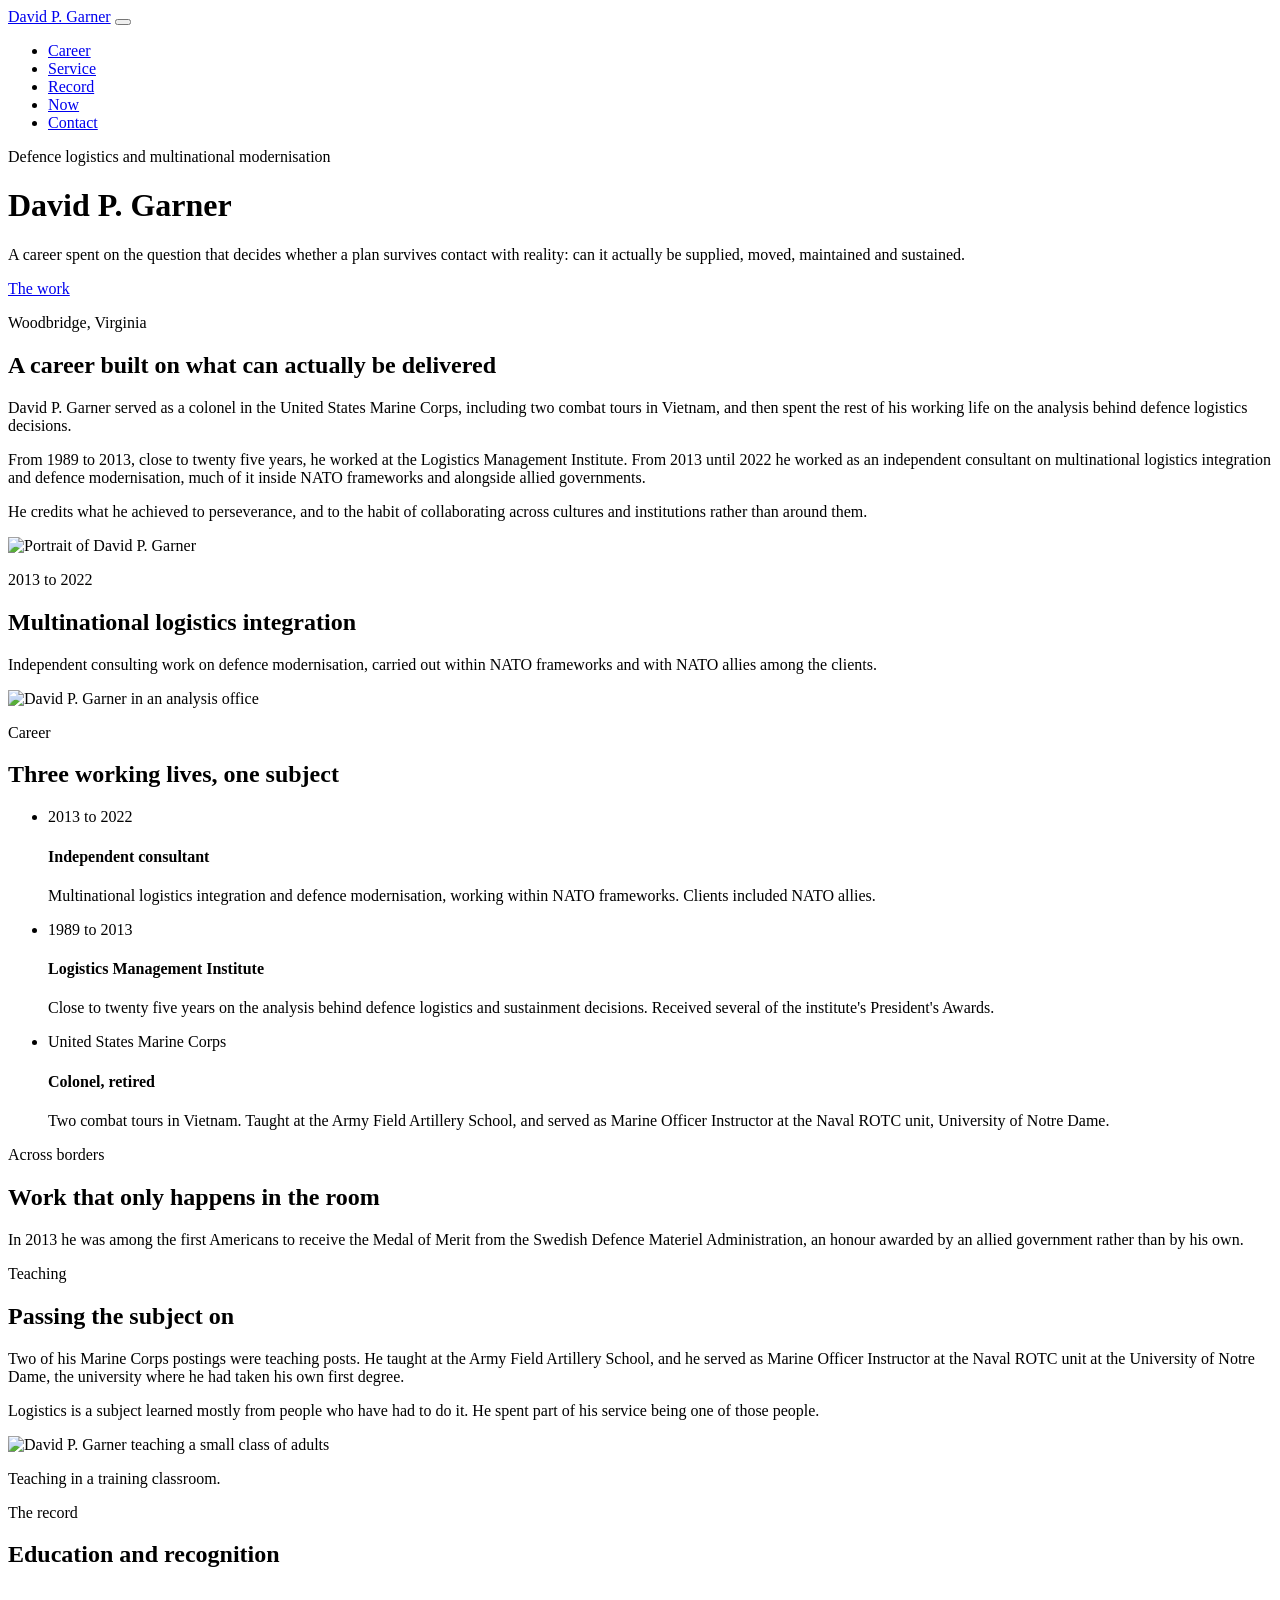
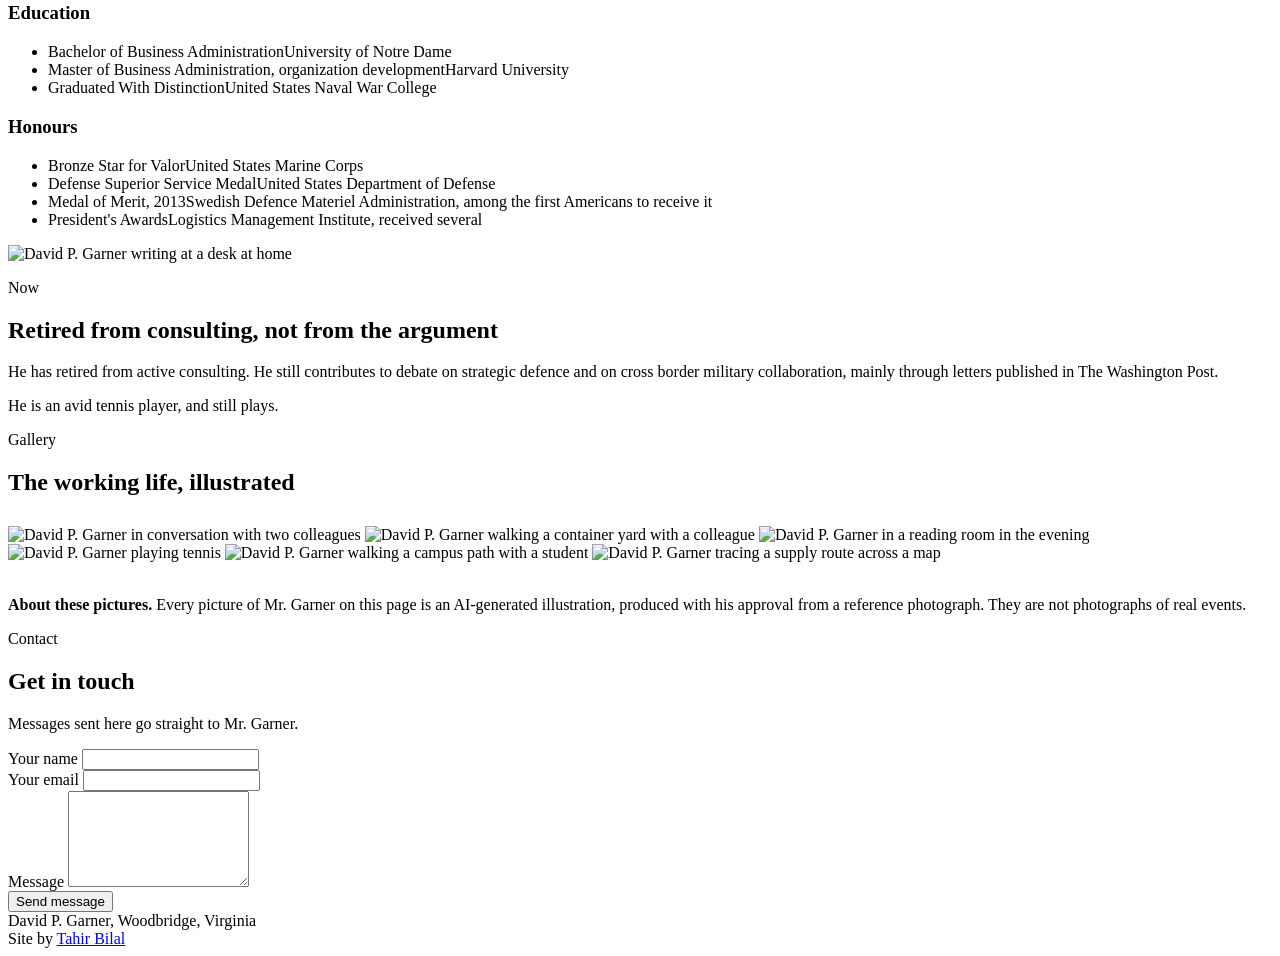
==== index.html @ 28755286 "Add files via upload" ====
<!DOCTYPE html>
<html lang="en">
<head>
<meta charset="utf-8">
<meta name="viewport" content="width=device-width, initial-scale=1, shrink-to-fit=no">
<title>David P. Garner | Defence Logistics and Multinational Modernisation</title>
<meta name="description" content="David P. Garner, retired United States Marine Corps colonel, spent his civilian career in defence logistics analysis at the Logistics Management Institute and then as an independent consultant on multinational logistics integration with NATO partners.">
<!-- STAGING ONLY. Remove this robots line and delete robots.txt when the site moves to his own domain. -->
<meta name="robots" content="noindex, nofollow">
<link rel="icon" href="img/favicon.ico" sizes="any">
<link rel="icon" href="img/icon-512.png" type="image/png">
<link rel="stylesheet" href="vendor/css/bundle.min.css">
<link rel="stylesheet" href="css/site.css">
</head>
<body>

<nav class="dg-nav" id="dgNav">
  <div class="dg-wrap">
    <a class="dg-mark" href="#top">David P. Garner</a>
    <button class="dg-burger" id="dgBurger" aria-label="Menu" aria-expanded="false" aria-controls="dgLinks"><span></span><span></span><span></span></button>
    <ul class="dg-links" id="dgLinks">
      <li><a href="#career">Career</a></li>
      <li><a href="#service">Service</a></li>
      <li><a href="#record">Record</a></li>
      <li><a href="#now">Now</a></li>
      <li><a href="#contact">Contact</a></li>
    </ul>
  </div>
</nav>

<header class="dg-hero" id="top">
  <div class="dg-hero-img" role="img" aria-label="David P. Garner standing in an office atrium"></div>
  <div class="dg-hero-scrim"></div>
  <div class="dg-wrap">
    <div class="dg-hero-copy wow fadeInUp" data-wow-duration="1s">
      <p class="dg-role">Defence logistics and multinational modernisation</p>
      <h1>David P. Garner</h1>
      <p>A career spent on the question that decides whether a plan survives contact with reality: can it actually be supplied, moved, maintained and sustained.</p>
      <a class="dg-btn" href="#career">The work</a>
    </div>
  </div>
</header>

<section class="dg-sec" id="about">
  <div class="dg-wrap">
    <div class="dg-split">
      <div class="wow fadeInLeft">
        <p class="dg-eyebrow">Woodbridge, Virginia</p>
        <h2>A career built on what can actually be delivered</h2>
        <p class="dg-lead">David P. Garner served as a colonel in the United States Marine Corps, including two combat tours in Vietnam, and then spent the rest of his working life on the analysis behind defence logistics decisions.</p>
        <p class="dg-muted">From 1989 to 2013, close to twenty five years, he worked at the Logistics Management Institute. From 2013 until 2022 he worked as an independent consultant on multinational logistics integration and defence modernisation, much of it inside NATO frameworks and alongside allied governments.</p>
        <p class="dg-muted">He credits what he achieved to perseverance, and to the habit of collaborating across cultures and institutions rather than around them.</p>
      </div>
      <div class="dg-figure wow fadeInRight">
        <img src="img/portrait.jpg" alt="Portrait of David P. Garner" width="900" height="1125">
      </div>
    </div>
  </div>
</section>

<section class="dg-band">
  <div class="dg-band-img" style="background-image:url(img/map.jpg)" role="img" aria-label="David P. Garner studying a route map spread across a working table"></div>
  <div class="dg-band-scrim"></div>
  <div class="dg-wrap">
    <p class="dg-eyebrow on-dark">2013 to 2022</p>
    <h2>Multinational logistics integration</h2>
    <p>Independent consulting work on defence modernisation, carried out within NATO frameworks and with NATO allies among the clients.</p>
  </div>
</section>

<section class="dg-sec dg-sec-paper" id="career">
  <div class="dg-wrap">
    <div class="dg-split dg-tight">
      <div class="dg-figure">
        <img src="img/office.jpg" alt="David P. Garner in an analysis office" width="900" height="1125">
      </div>
      <div>
        <p class="dg-eyebrow">Career</p>
        <h2>Three working lives, one subject</h2>
        <ul class="dg-record">
          <li>
            <p class="dg-when">2013 to 2022</p>
            <h4>Independent consultant</h4>
            <p>Multinational logistics integration and defence modernisation, working within NATO frameworks. Clients included NATO allies.</p>
          </li>
          <li>
            <p class="dg-when">1989 to 2013</p>
            <h4>Logistics Management Institute</h4>
            <p>Close to twenty five years on the analysis behind defence logistics and sustainment decisions. Received several of the institute's President's Awards.</p>
          </li>
          <li>
            <p class="dg-when">United States Marine Corps</p>
            <h4>Colonel, retired</h4>
            <p>Two combat tours in Vietnam. Taught at the Army Field Artillery School, and served as Marine Officer Instructor at the Naval ROTC unit, University of Notre Dame.</p>
          </li>
        </ul>
      </div>
    </div>
  </div>
</section>

<section class="dg-band">
  <div class="dg-band-img" style="background-image:url(img/winter.jpg)" role="img" aria-label="David P. Garner at a working session with counterparts in a northern European room in winter"></div>
  <div class="dg-band-scrim"></div>
  <div class="dg-wrap">
    <p class="dg-eyebrow on-dark">Across borders</p>
    <h2>Work that only happens in the room</h2>
    <p>In 2013 he was among the first Americans to receive the Medal of Merit from the Swedish Defence Materiel Administration, an honour awarded by an allied government rather than by his own.</p>
  </div>
</section>

<section class="dg-sec" id="service">
  <div class="dg-wrap">
    <div class="dg-split">
      <div>
        <p class="dg-eyebrow">Teaching</p>
        <h2>Passing the subject on</h2>
        <p class="dg-muted">Two of his Marine Corps postings were teaching posts. He taught at the Army Field Artillery School, and he served as Marine Officer Instructor at the Naval ROTC unit at the University of Notre Dame, the university where he had taken his own first degree.</p>
        <p class="dg-muted">Logistics is a subject learned mostly from people who have had to do it. He spent part of his service being one of those people.</p>
      </div>
      <div class="dg-figure">
        <img src="img/class.jpg" alt="David P. Garner teaching a small class of adults" width="1400" height="1050">
        <p class="dg-cap">Teaching in a training classroom.</p>
      </div>
    </div>
  </div>
</section>

<section class="dg-sec dg-sec-paper" id="record">
  <div class="dg-wrap">
    <p class="dg-eyebrow">The record</p>
    <h2>Education and recognition</h2>
    <div class="dg-cols" style="margin-top:34px">
      <div>
        <h3>Education</h3>
        <ul class="dg-plain">
          <li>Bachelor of Business Administration<span>University of Notre Dame</span></li>
          <li>Master of Business Administration, organization development<span>Harvard University</span></li>
          <li>Graduated With Distinction<span>United States Naval War College</span></li>
        </ul>
      </div>
      <div>
        <h3>Honours</h3>
        <ul class="dg-plain">
          <li>Bronze Star for Valor<span>United States Marine Corps</span></li>
          <li>Defense Superior Service Medal<span>United States Department of Defense</span></li>
          <li>Medal of Merit, 2013<span>Swedish Defence Materiel Administration, among the first Americans to receive it</span></li>
          <li>President's Awards<span>Logistics Management Institute, received several</span></li>
        </ul>
      </div>
    </div>
  </div>
</section>

<section class="dg-sec" id="now">
  <div class="dg-wrap">
    <div class="dg-split">
      <div class="dg-figure">
        <img src="img/writing.jpg" alt="David P. Garner writing at a desk at home" width="1400" height="1050">
      </div>
      <div>
        <p class="dg-eyebrow">Now</p>
        <h2>Retired from consulting, not from the argument</h2>
        <p class="dg-muted">He has retired from active consulting. He still contributes to debate on strategic defence and on cross border military collaboration, mainly through letters published in The Washington Post.</p>
        <p class="dg-muted">He is an avid tennis player, and still plays.</p>
      </div>
    </div>
  </div>
</section>

<section class="dg-sec dg-sec-paper" id="gallery">
  <div class="dg-wrap">
    <p class="dg-eyebrow">Gallery</p>
    <h2>The working life, illustrated</h2>
    <div class="dg-grid" style="margin-top:30px">
      <img src="img/meeting.jpg" alt="David P. Garner in conversation with two colleagues" width="1200" height="1000">
      <img src="img/port.jpg" alt="David P. Garner walking a container yard with a colleague" width="1400" height="1050">
      <img src="img/library-wide.jpg" alt="David P. Garner in a reading room in the evening" width="1400" height="1050">
      <img src="img/tennis.jpg" alt="David P. Garner playing tennis" width="1400" height="1050">
      <img src="img/campus.jpg" alt="David P. Garner walking a campus path with a student" width="1400" height="1050">
      <img src="img/map.jpg" alt="David P. Garner tracing a supply route across a map" width="1400" height="1050">
    </div>
    <div class="dg-disclosure" style="margin-top:34px">
      <strong>About these pictures.</strong> Every picture of Mr. Garner on this page is an AI-generated illustration, produced with his approval from a reference photograph. They are not photographs of real events.
    </div>
  </div>
</section>

<section class="dg-sec" id="contact">
  <div class="dg-narrow">
    <p class="dg-eyebrow">Contact</p>
    <h2>Get in touch</h2>
    <p class="dg-muted">Messages sent here go straight to Mr. Garner.</p>
    <form class="dg-form" action="https://formsubmit.co/dgarner3@verizon.net" method="POST">
      <input type="hidden" name="_subject" value="Message from your website">
      <input type="hidden" name="_captcha" value="false">
      <input type="hidden" name="_template" value="table">
      <input type="text" name="_honey" style="display:none" tabindex="-1" autocomplete="off">
      <input type="hidden" name="_next" value="https://ranatahirbilal.github.io/david-garner/thanks.html">
      <div class="dg-row2">
        <div>
          <label for="dgName">Your name</label>
          <input id="dgName" name="name" type="text" required autocomplete="name">
        </div>
        <div>
          <label for="dgEmail">Your email</label>
          <input id="dgEmail" name="email" type="email" required autocomplete="email">
        </div>
      </div>
      <div>
        <label for="dgMsg">Message</label>
        <textarea id="dgMsg" name="message" rows="6" required></textarea>
      </div>
      <button type="submit">Send message</button>
    </form>
  </div>
</section>

<footer class="dg-foot">
  <div class="dg-wrap">
    <p style="margin:0">David P. Garner, Woodbridge, Virginia</p>
    <p style="margin:0">Site by <a href="https://ranatahirbilal.com" rel="noopener" target="_blank">Tahir Bilal</a></p>
  </div>
</footer>

<script src="vendor/js/wow.min.js"></script>
<script src="js/site.js"></script>
</body>
</html>
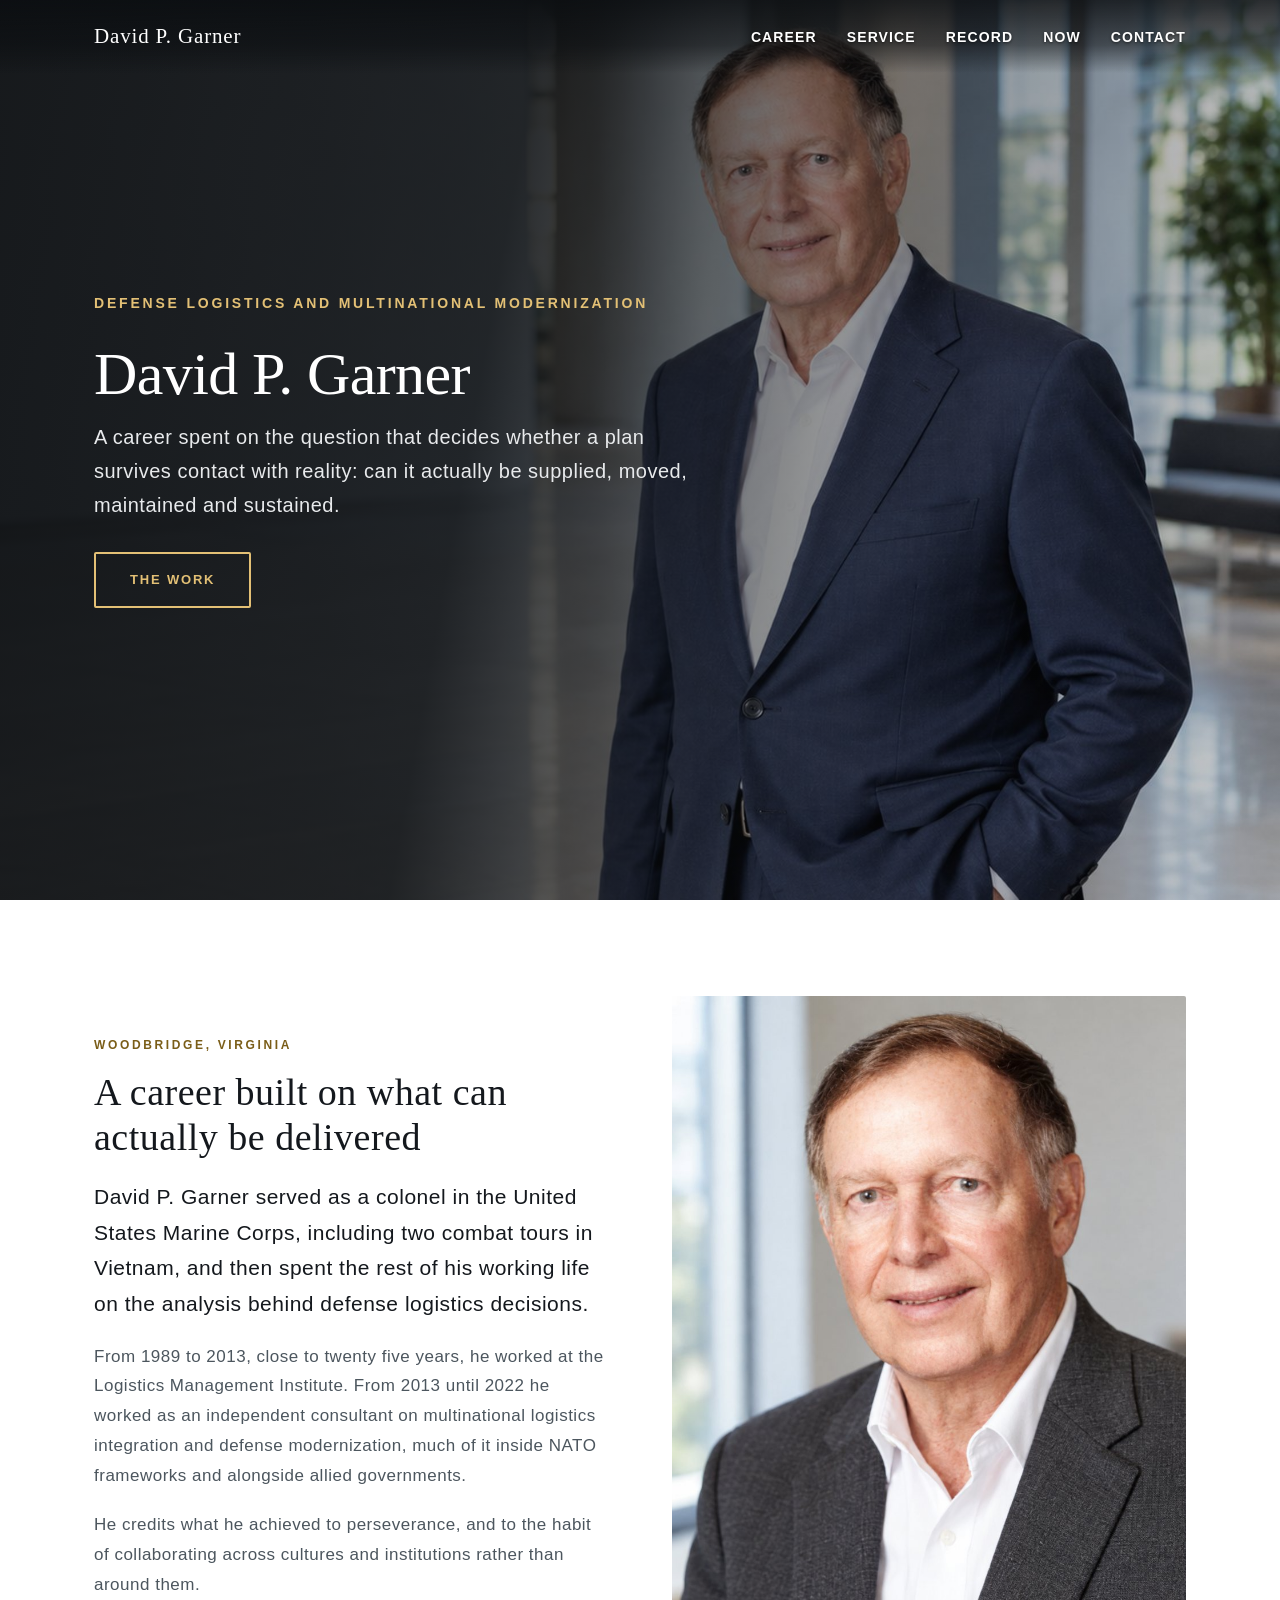
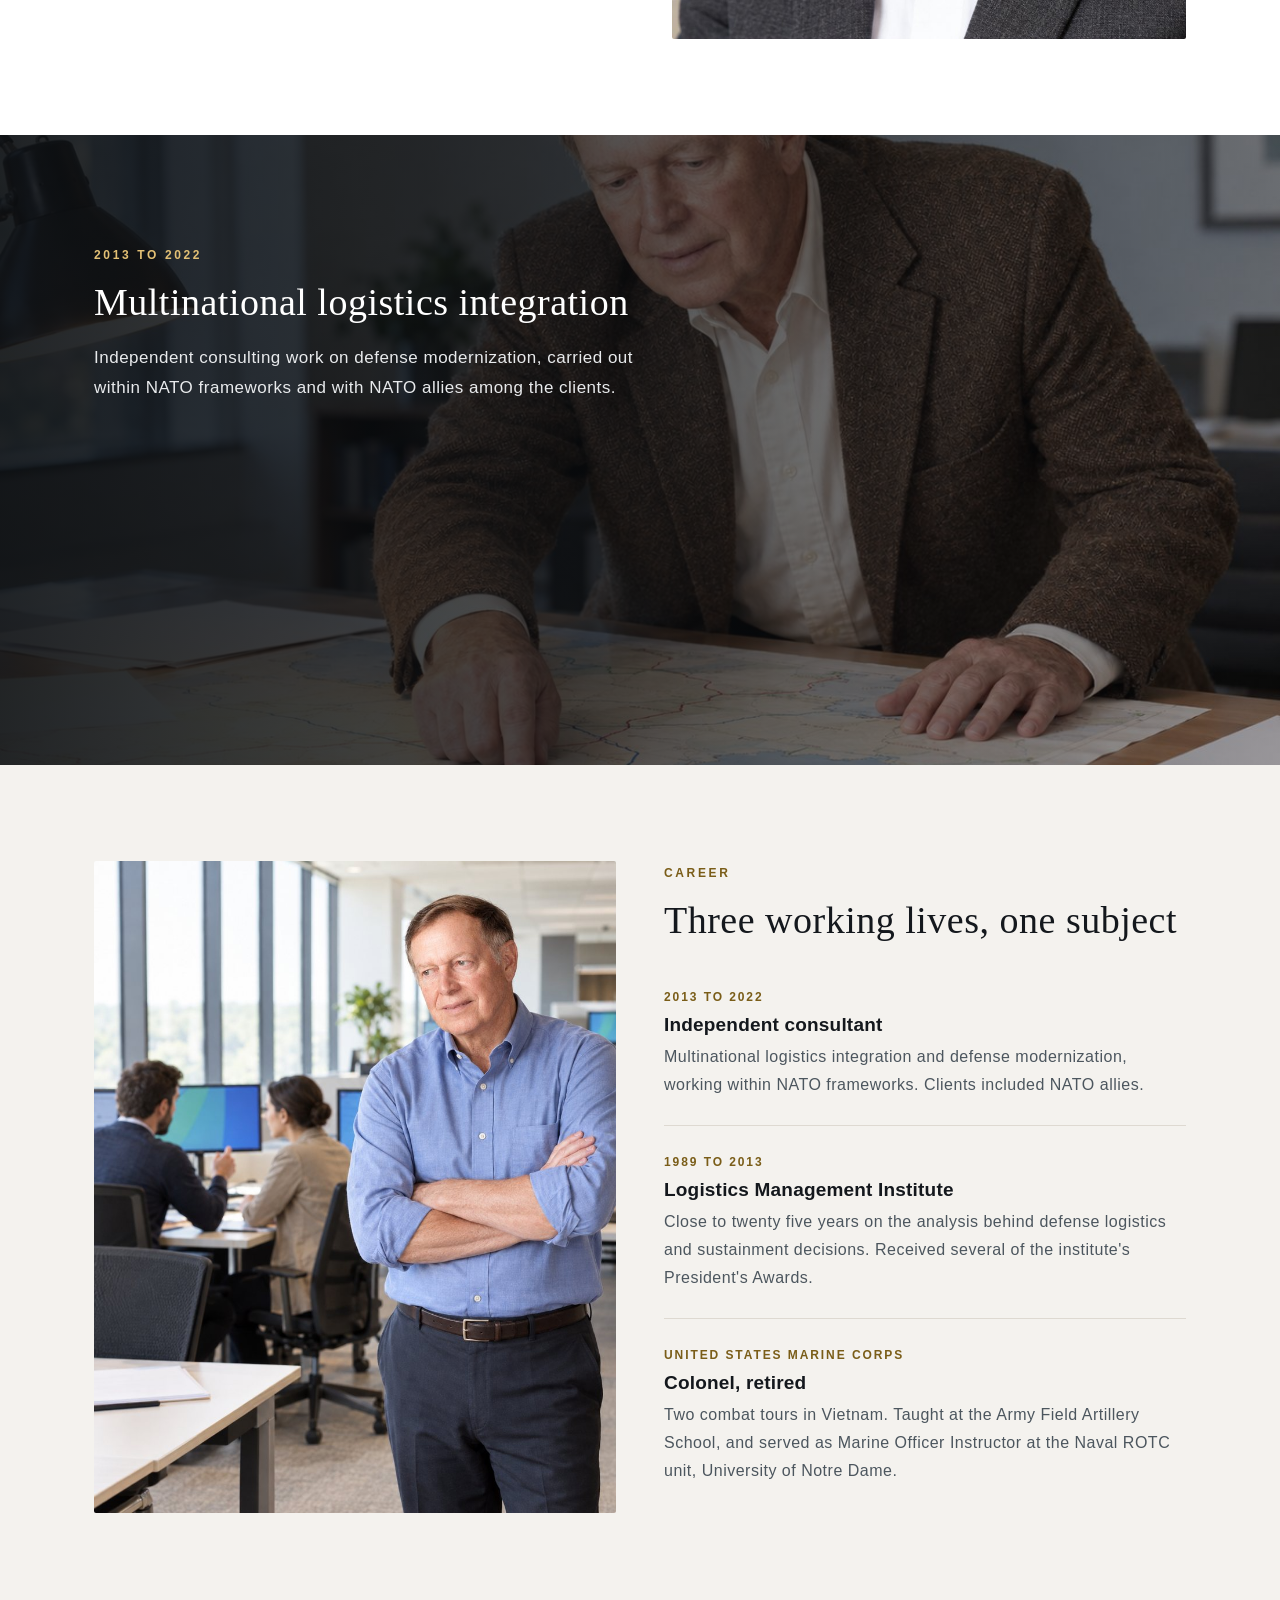
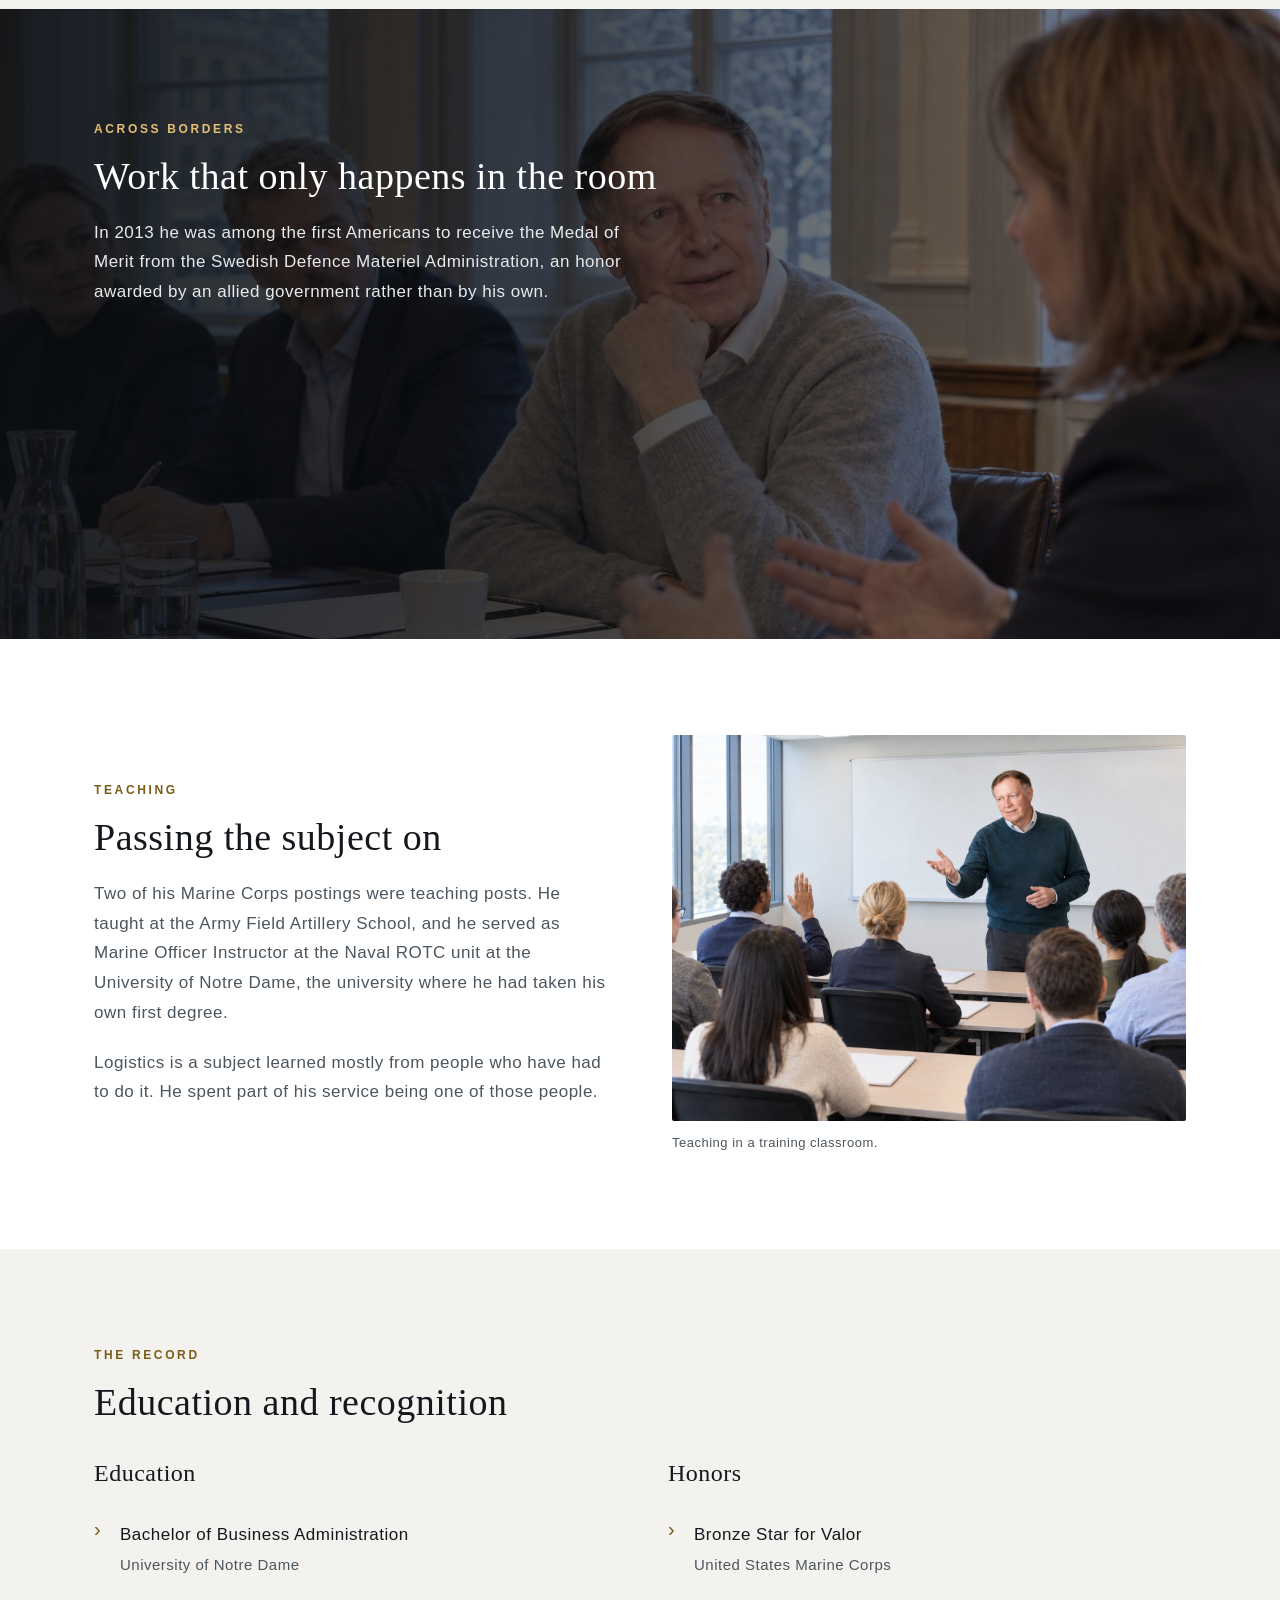
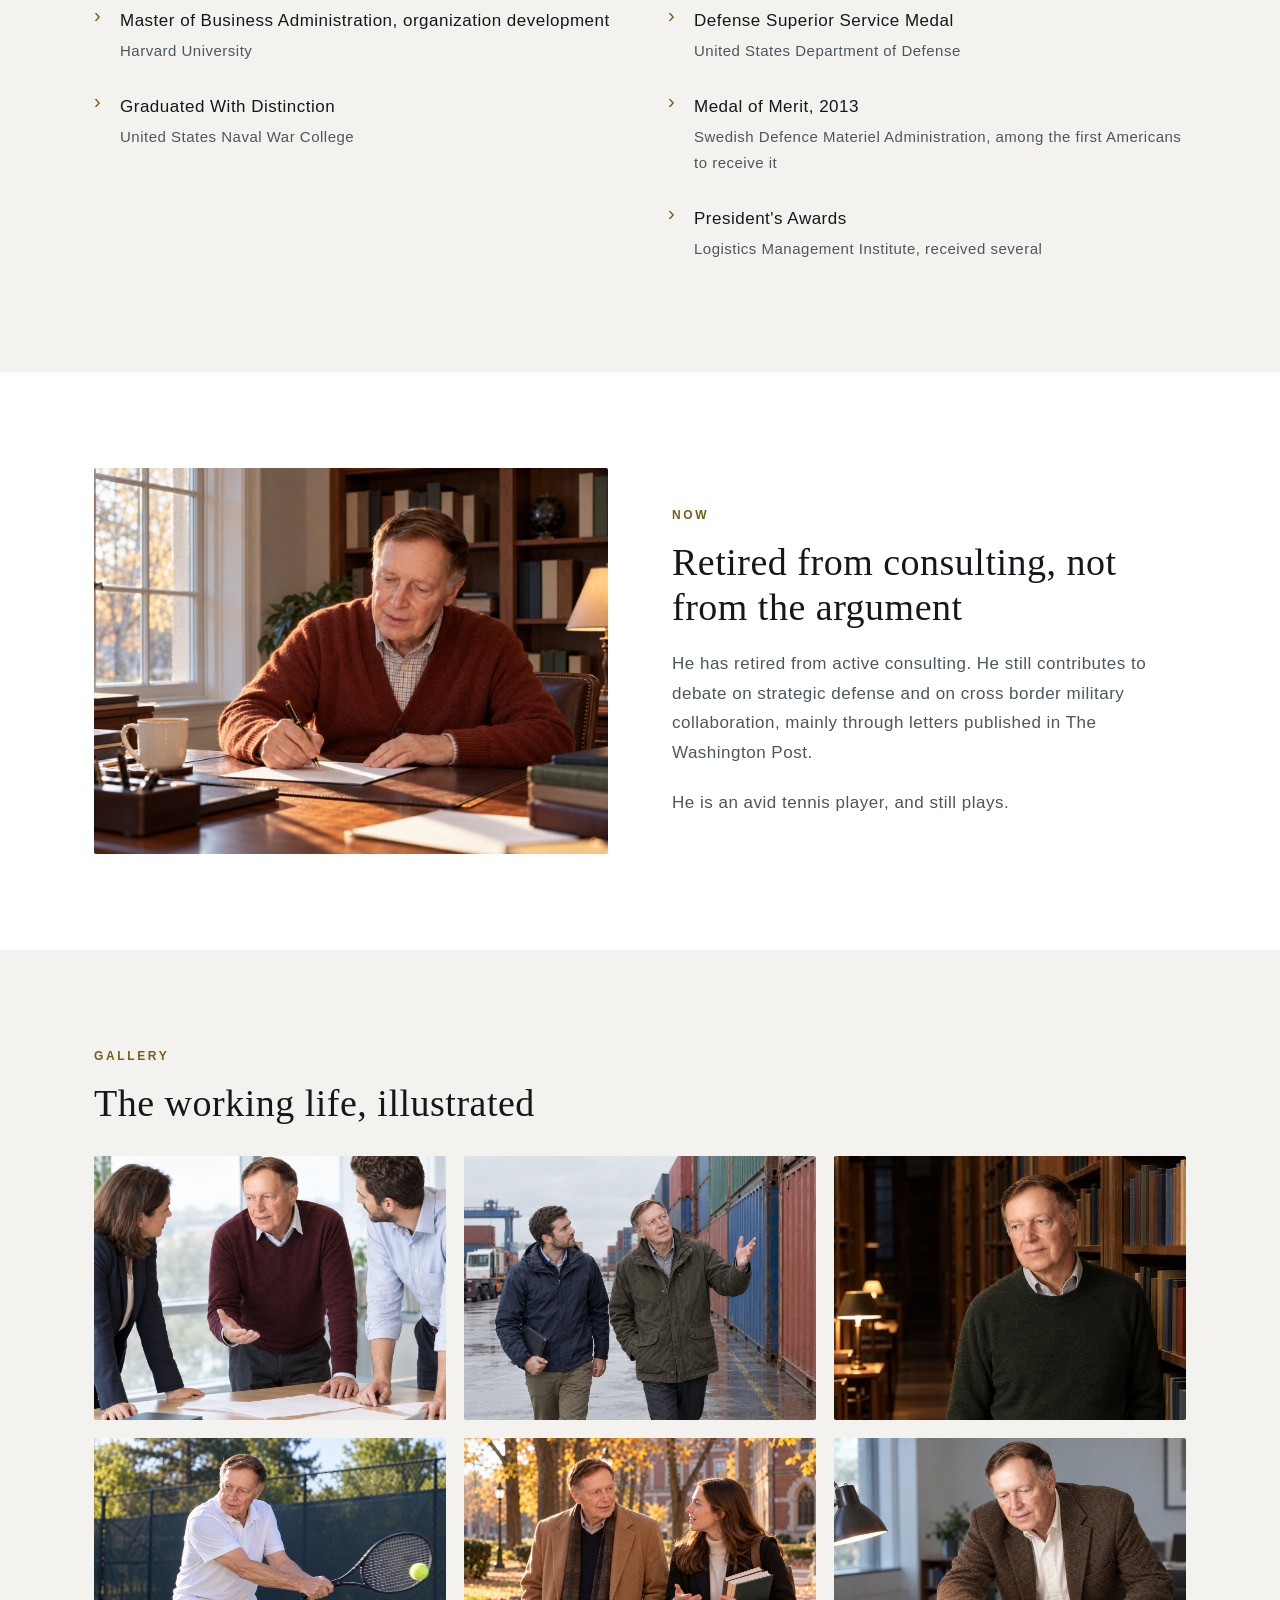
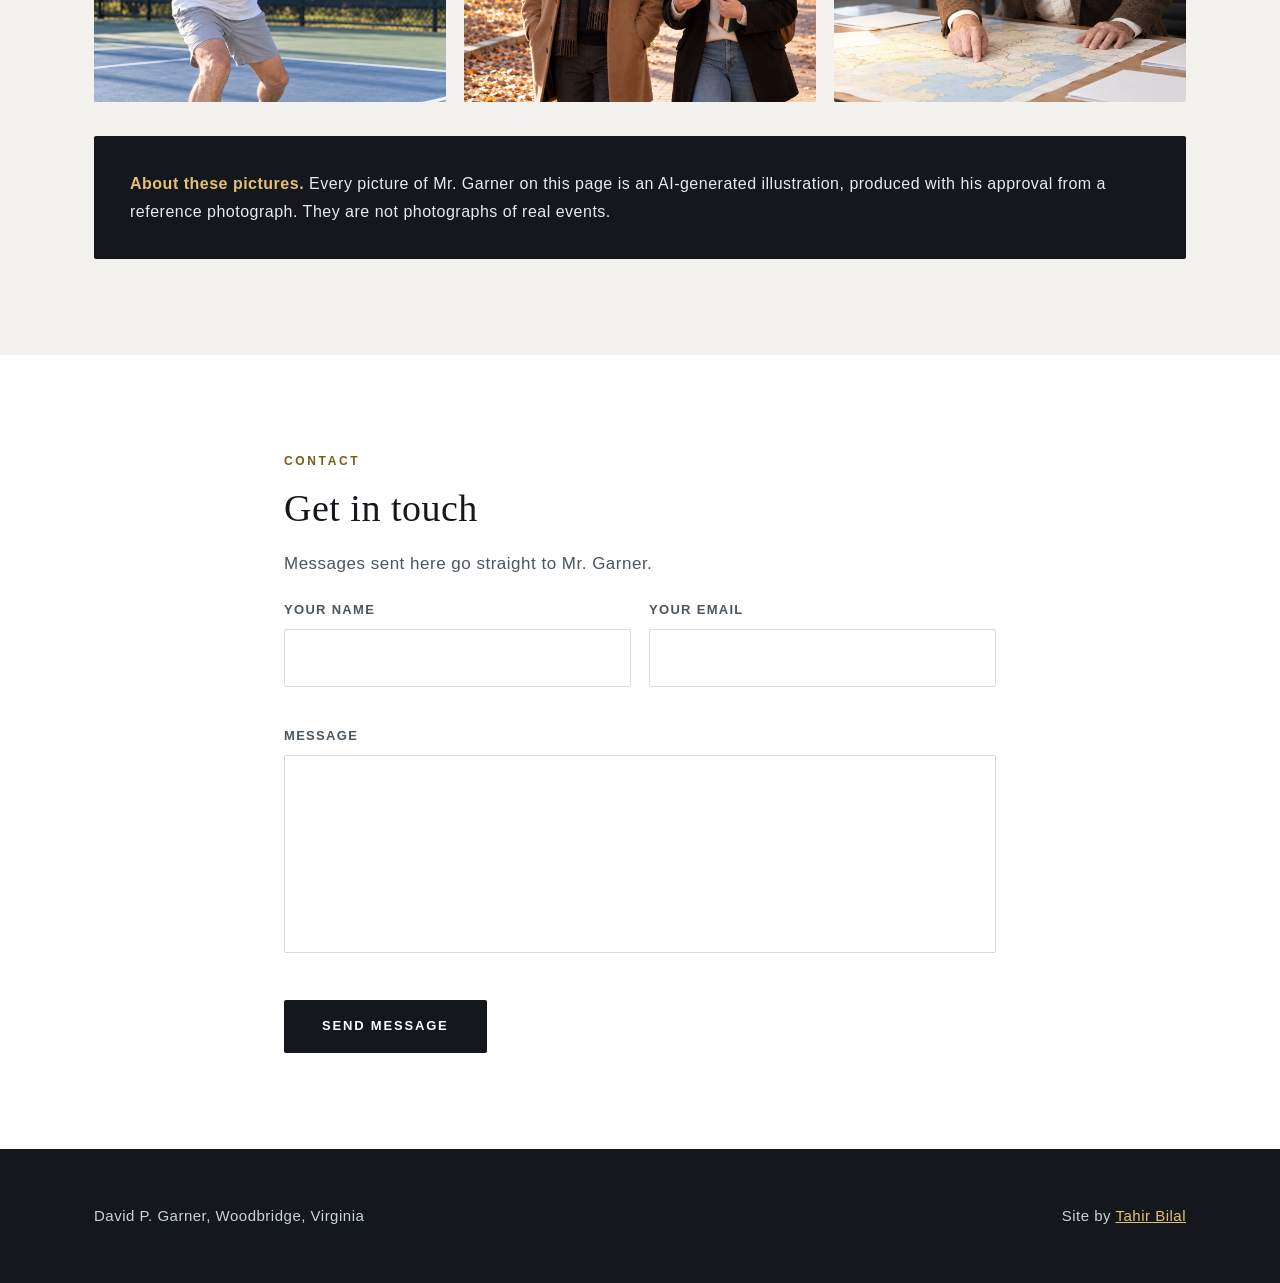
==== commit ad85be6c: "Add files via upload" ====
--- a/index.html
+++ b/index.html
@@ -3,8 +3,8 @@
 <head>
 <meta charset="utf-8">
 <meta name="viewport" content="width=device-width, initial-scale=1, shrink-to-fit=no">
-<title>David P. Garner | Defence Logistics and Multinational Modernisation</title>
-<meta name="description" content="David P. Garner, retired United States Marine Corps colonel, spent his civilian career in defence logistics analysis at the Logistics Management Institute and then as an independent consultant on multinational logistics integration with NATO partners.">
+<title>David P. Garner | Defense Logistics and Multinational Modernization</title>
+<meta name="description" content="David P. Garner, retired United States Marine Corps colonel, spent his civilian career in defense logistics analysis at the Logistics Management Institute and then as an independent consultant on multinational logistics integration with NATO partners.">
 <!-- STAGING ONLY. Remove this robots line and delete robots.txt when the site moves to his own domain. -->
 <meta name="robots" content="noindex, nofollow">
 <link rel="icon" href="img/favicon.ico" sizes="any">
@@ -33,7 +33,7 @@
   <div class="dg-hero-scrim"></div>
   <div class="dg-wrap">
     <div class="dg-hero-copy wow fadeInUp" data-wow-duration="1s">
-      <p class="dg-role">Defence logistics and multinational modernisation</p>
+      <p class="dg-role">Defense logistics and multinational modernization</p>
       <h1>David P. Garner</h1>
       <p>A career spent on the question that decides whether a plan survives contact with reality: can it actually be supplied, moved, maintained and sustained.</p>
       <a class="dg-btn" href="#career">The work</a>
@@ -47,8 +47,8 @@
       <div class="wow fadeInLeft">
         <p class="dg-eyebrow">Woodbridge, Virginia</p>
         <h2>A career built on what can actually be delivered</h2>
-        <p class="dg-lead">David P. Garner served as a colonel in the United States Marine Corps, including two combat tours in Vietnam, and then spent the rest of his working life on the analysis behind defence logistics decisions.</p>
-        <p class="dg-muted">From 1989 to 2013, close to twenty five years, he worked at the Logistics Management Institute. From 2013 until 2022 he worked as an independent consultant on multinational logistics integration and defence modernisation, much of it inside NATO frameworks and alongside allied governments.</p>
+        <p class="dg-lead">David P. Garner served as a colonel in the United States Marine Corps, including two combat tours in Vietnam, and then spent the rest of his working life on the analysis behind defense logistics decisions.</p>
+        <p class="dg-muted">From 1989 to 2013, close to twenty five years, he worked at the Logistics Management Institute. From 2013 until 2022 he worked as an independent consultant on multinational logistics integration and defense modernization, much of it inside NATO frameworks and alongside allied governments.</p>
         <p class="dg-muted">He credits what he achieved to perseverance, and to the habit of collaborating across cultures and institutions rather than around them.</p>
       </div>
       <div class="dg-figure wow fadeInRight">
@@ -64,7 +64,7 @@
   <div class="dg-wrap">
     <p class="dg-eyebrow on-dark">2013 to 2022</p>
     <h2>Multinational logistics integration</h2>
-    <p>Independent consulting work on defence modernisation, carried out within NATO frameworks and with NATO allies among the clients.</p>
+    <p>Independent consulting work on defense modernization, carried out within NATO frameworks and with NATO allies among the clients.</p>
   </div>
 </section>
 
@@ -81,12 +81,12 @@
           <li>
             <p class="dg-when">2013 to 2022</p>
             <h4>Independent consultant</h4>
-            <p>Multinational logistics integration and defence modernisation, working within NATO frameworks. Clients included NATO allies.</p>
+            <p>Multinational logistics integration and defense modernization, working within NATO frameworks. Clients included NATO allies.</p>
           </li>
           <li>
             <p class="dg-when">1989 to 2013</p>
             <h4>Logistics Management Institute</h4>
-            <p>Close to twenty five years on the analysis behind defence logistics and sustainment decisions. Received several of the institute's President's Awards.</p>
+            <p>Close to twenty five years on the analysis behind defense logistics and sustainment decisions. Received several of the institute's President's Awards.</p>
           </li>
           <li>
             <p class="dg-when">United States Marine Corps</p>
@@ -105,7 +105,7 @@
   <div class="dg-wrap">
     <p class="dg-eyebrow on-dark">Across borders</p>
     <h2>Work that only happens in the room</h2>
-    <p>In 2013 he was among the first Americans to receive the Medal of Merit from the Swedish Defence Materiel Administration, an honour awarded by an allied government rather than by his own.</p>
+    <p>In 2013 he was among the first Americans to receive the Medal of Merit from the Swedish Defence Materiel Administration, an honor awarded by an allied government rather than by his own.</p>
   </div>
 </section>
 
@@ -140,7 +140,7 @@
         </ul>
       </div>
       <div>
-        <h3>Honours</h3>
+        <h3>Honors</h3>
         <ul class="dg-plain">
           <li>Bronze Star for Valor<span>United States Marine Corps</span></li>
           <li>Defense Superior Service Medal<span>United States Department of Defense</span></li>
@@ -161,7 +161,7 @@
       <div>
         <p class="dg-eyebrow">Now</p>
         <h2>Retired from consulting, not from the argument</h2>
-        <p class="dg-muted">He has retired from active consulting. He still contributes to debate on strategic defence and on cross border military collaboration, mainly through letters published in The Washington Post.</p>
+        <p class="dg-muted">He has retired from active consulting. He still contributes to debate on strategic defense and on cross border military collaboration, mainly through letters published in The Washington Post.</p>
         <p class="dg-muted">He is an avid tennis player, and still plays.</p>
       </div>
     </div>
--- a/css/site.css
+++ b/css/site.css
@@ -0,0 +1,188 @@
+/* David P. Garner. Site stylesheet. Loaded after the demo bundle so it wins the cascade.
+   Contrast ratios measured against the backgrounds they are actually used on. */
+
+:root{
+  --dg-ink:#14181D;        /* 17.82 on white, 15.94 on paper */
+  --dg-muted:#4C565E;      /*  7.50 on white,  6.71 on paper */
+  --dg-paper:#F4F2EE;
+  --dg-line:#DED9D1;
+  --dg-acc:#C9A24A;        /* rules and 24px+ figures only */
+  --dg-acc-ink:#7A5D18;    /* small text on light */
+  --dg-acc-lift:#E3C075;   /* 10.24 on ink, small text on dark */
+  --dg-serif:Georgia,"Times New Roman",serif;
+  --dg-sans:"Helvetica Neue",Helvetica,Arial,sans-serif;
+}
+
+html{scroll-behavior:smooth}
+body{
+  margin:0;background:#fff;color:var(--dg-ink);
+  font-family:var(--dg-sans);font-size:17px;line-height:1.75;
+  -webkit-font-smoothing:antialiased;overflow-x:hidden;
+}
+img{max-width:100%;height:auto;display:block}
+a{color:var(--dg-acc-ink)}
+a:hover{color:var(--dg-ink)}
+
+.dg-wrap{max-width:1140px;margin:0 auto;padding:0 24px}
+.dg-narrow{max-width:760px;margin:0 auto;padding:0 24px}
+.dg-sec{padding:96px 0}
+.dg-sec-paper{background:var(--dg-paper)}
+
+.dg-eyebrow{
+  font-size:12px;letter-spacing:.22em;text-transform:uppercase;
+  color:var(--dg-acc-ink);font-weight:700;margin:0 0 14px;
+}
+.dg-eyebrow.on-dark{color:var(--dg-acc-lift)}
+
+h1,h2,h3,h4{font-family:var(--dg-serif);font-weight:400;color:var(--dg-ink);margin:0 0 18px;line-height:1.2}
+h1{font-size:60px;letter-spacing:-.01em}
+h2{font-size:38px}
+h3{font-size:24px}
+h4{font-size:19px;font-family:var(--dg-sans);font-weight:700;letter-spacing:.01em}
+p{margin:0 0 20px}
+.dg-lead{font-size:21px;line-height:1.7;color:var(--dg-ink)}
+.dg-muted{color:var(--dg-muted)}
+
+/* Navigation. Written fresh, fixed to the top, because the demo pins its bar
+   to the foot of the hero with bottom-nav. */
+.dg-nav{
+  position:fixed;top:0;left:0;right:0;z-index:1000;
+  padding:18px 0;transition:background .25s ease,padding .25s ease,box-shadow .25s ease;
+  /* The hero photograph is bright on the right, where the links sit, so white
+     links measured as low as 2.56:1 against it. This band guarantees the
+     ground under the links regardless of what the picture does. */
+  background:linear-gradient(180deg,rgba(10,13,16,.82) 0%,rgba(10,13,16,.52) 62%,rgba(10,13,16,0) 100%);
+}
+.dg-nav .dg-wrap{display:flex;align-items:center;justify-content:space-between}
+.dg-mark{font-family:var(--dg-serif);font-size:21px;color:#fff;text-decoration:none;letter-spacing:.04em}
+.dg-nav.dg-stuck{background:#fff;background-image:none;padding:12px 0;box-shadow:0 1px 0 var(--dg-line)}
+.dg-nav.dg-stuck .dg-mark{color:var(--dg-ink)}
+.dg-links{display:flex;gap:30px;list-style:none;margin:0;padding:0}
+.dg-links a{
+  color:#fff;text-decoration:none;font-size:14px;letter-spacing:.08em;
+  text-transform:uppercase;font-weight:600;text-shadow:0 1px 3px rgba(0,0,0,.6);
+}
+.dg-nav.dg-stuck .dg-links a{color:var(--dg-ink);text-shadow:none}
+.dg-links a:hover{color:var(--dg-acc-lift)}
+.dg-nav.dg-stuck .dg-links a:hover{color:var(--dg-acc-ink)}
+.dg-burger{display:none;background:none;border:0;padding:10px;cursor:pointer}
+.dg-burger span{display:block;width:26px;height:2px;background:#fff;margin:5px 0}
+.dg-nav.dg-stuck .dg-burger span{background:var(--dg-ink)}
+
+/* Hero. The demo's center-block makes the section a flex box, which shrinks a
+   full bleed band to content width, so this is built from scratch instead. */
+.dg-hero{position:relative;min-height:100vh;display:flex;align-items:center;background:var(--dg-ink)}
+.dg-hero-img{position:absolute;inset:0;background:url(../img/hero.jpg) center right/cover no-repeat}
+.dg-hero-scrim{
+  position:absolute;inset:0;
+  background:linear-gradient(100deg,rgba(10,13,16,.93) 0%,rgba(10,13,16,.88) 38%,rgba(10,13,16,.45) 62%,rgba(10,13,16,.2) 100%);
+}
+.dg-hero .dg-wrap{position:relative;z-index:2;width:100%}
+.dg-hero-copy{max-width:600px}
+.dg-hero h1{color:#fff;margin-bottom:10px}
+.dg-hero .dg-role{
+  color:var(--dg-acc-lift);font-size:14px;letter-spacing:.2em;text-transform:uppercase;
+  font-weight:700;margin:0 0 22px;
+}
+.dg-hero p{color:#E8EAEC;font-size:20px;line-height:1.7;margin-bottom:30px}
+.dg-btn{
+  display:inline-block;padding:15px 34px;border:2px solid var(--dg-acc-lift);
+  color:var(--dg-acc-lift);text-decoration:none;font-size:13px;letter-spacing:.14em;
+  text-transform:uppercase;font-weight:700;border-radius:2px;transition:all .2s ease;
+}
+.dg-btn:hover{background:var(--dg-acc-lift);color:var(--dg-ink)}
+.dg-btn-dark{border-color:var(--dg-acc-ink);color:var(--dg-acc-ink)}
+.dg-btn-dark:hover{background:var(--dg-acc-ink);color:#fff}
+
+/* Two column blocks */
+.dg-split{display:grid;grid-template-columns:1fr 1fr;gap:64px;align-items:center}
+.dg-split.dg-tight{gap:48px}
+.dg-figure{position:relative}
+.dg-figure img{width:100%;border-radius:2px}
+.dg-cap{font-size:13px;color:var(--dg-muted);margin:12px 0 0;line-height:1.55}
+
+/* Full bleed bands. display:block forced, because .center-block in the demo
+   sets display:flex and gutters the band. */
+.dg-band{position:relative;display:block;min-height:70vh;overflow:hidden}
+.dg-band-img{position:absolute;inset:0;background-size:cover;background-position:center}
+.dg-band-scrim{position:absolute;inset:0;background:linear-gradient(90deg,rgba(10,13,16,.9) 0%,rgba(10,13,16,.72) 45%,rgba(10,13,16,.3) 100%)}
+.dg-band .dg-wrap{position:relative;z-index:2;padding-top:110px;padding-bottom:110px}
+.dg-band h2,.dg-band p{color:#fff}
+.dg-band p{max-width:560px;color:#E8EAEC}
+
+/* Record lists */
+.dg-record{list-style:none;margin:0;padding:0}
+.dg-record li{padding:26px 0;border-top:1px solid var(--dg-line)}
+.dg-record li:first-child{border-top:0}
+.dg-record .dg-when{
+  font-size:12px;letter-spacing:.16em;text-transform:uppercase;
+  color:var(--dg-acc-ink);font-weight:700;margin:0 0 6px;
+}
+.dg-record h4{margin:0 0 6px}
+.dg-record p{margin:0;color:var(--dg-muted);font-size:16px}
+
+.dg-cols{display:grid;grid-template-columns:1fr 1fr;gap:56px}
+.dg-plain{list-style:none;margin:0;padding:0}
+.dg-plain li{padding:14px 0 14px 26px;position:relative;color:var(--dg-ink)}
+.dg-plain li::before{
+  content:"\203A";position:absolute;left:0;top:13px;
+  color:var(--dg-acc-ink);font-size:20px;line-height:1;
+}
+.dg-plain li span{display:block;color:var(--dg-muted);font-size:15px;margin-top:2px}
+
+/* Gallery */
+.dg-grid{display:grid;grid-template-columns:repeat(3,1fr);gap:18px}
+.dg-grid img{width:100%;aspect-ratio:4/3;object-fit:cover;border-radius:2px}
+
+/* Disclosure */
+.dg-disclosure{
+  background:var(--dg-ink);color:#E8EAEC;padding:34px 36px;border-radius:2px;
+  font-size:16px;line-height:1.7;
+}
+.dg-disclosure strong{color:var(--dg-acc-lift);font-weight:700}
+
+/* Contact */
+.dg-form{display:grid;gap:18px}
+.dg-form label{font-size:13px;letter-spacing:.1em;text-transform:uppercase;font-weight:700;color:var(--dg-muted);display:block;margin-bottom:7px}
+.dg-form input,.dg-form textarea{
+  width:100%;padding:14px 16px;border:1px solid var(--dg-line);border-radius:2px;
+  font-family:inherit;font-size:16px;color:var(--dg-ink);background:#fff;
+}
+.dg-form input:focus,.dg-form textarea:focus{outline:2px solid var(--dg-acc-ink);outline-offset:1px;border-color:var(--dg-acc-ink)}
+.dg-form button{
+  justify-self:start;padding:15px 38px;border:0;border-radius:2px;background:var(--dg-ink);color:#fff;
+  font-size:13px;letter-spacing:.14em;text-transform:uppercase;font-weight:700;cursor:pointer;
+}
+.dg-form button:hover{background:var(--dg-acc-ink)}
+.dg-row2{display:grid;grid-template-columns:1fr 1fr;gap:18px}
+
+/* Footer */
+.dg-foot{background:var(--dg-ink);color:#CBD2D8;padding:54px 0;font-size:15px}
+.dg-foot a{color:var(--dg-acc-lift)}
+.dg-foot .dg-wrap{display:flex;justify-content:space-between;align-items:center;gap:24px;flex-wrap:wrap}
+
+@media(max-width:900px){
+  body{font-size:16px}
+  h1{font-size:40px}
+  h2{font-size:30px}
+  .dg-sec{padding:64px 0}
+  .dg-split,.dg-cols,.dg-row2{grid-template-columns:1fr;gap:34px}
+  .dg-grid{grid-template-columns:repeat(2,1fr)}
+  .dg-links{display:none}
+  .dg-links.dg-open{
+    display:flex;flex-direction:column;gap:0;position:absolute;top:100%;left:0;right:0;
+    background:#fff;padding:10px 24px 18px;box-shadow:0 10px 24px rgba(0,0,0,.16);
+  }
+  .dg-links.dg-open a{color:var(--dg-ink);text-shadow:none;padding:13px 0;display:block}
+  .dg-burger{display:block}
+  /* A left weighted gradient passes on desktop and fails on a phone, where the
+     image fills the whole width, so narrow viewports get a heavier vertical scrim. */
+  .dg-hero-scrim,.dg-band-scrim{background:linear-gradient(180deg,rgba(10,13,16,.78) 0%,rgba(10,13,16,.88) 100%)}
+  .dg-hero{min-height:auto;padding:130px 0 80px}
+  .dg-band{min-height:auto}
+  .dg-band .dg-wrap{padding-top:72px;padding-bottom:72px}
+}
+@media(max-width:560px){
+  .dg-grid{grid-template-columns:1fr}
+  h1{font-size:33px}
+}
